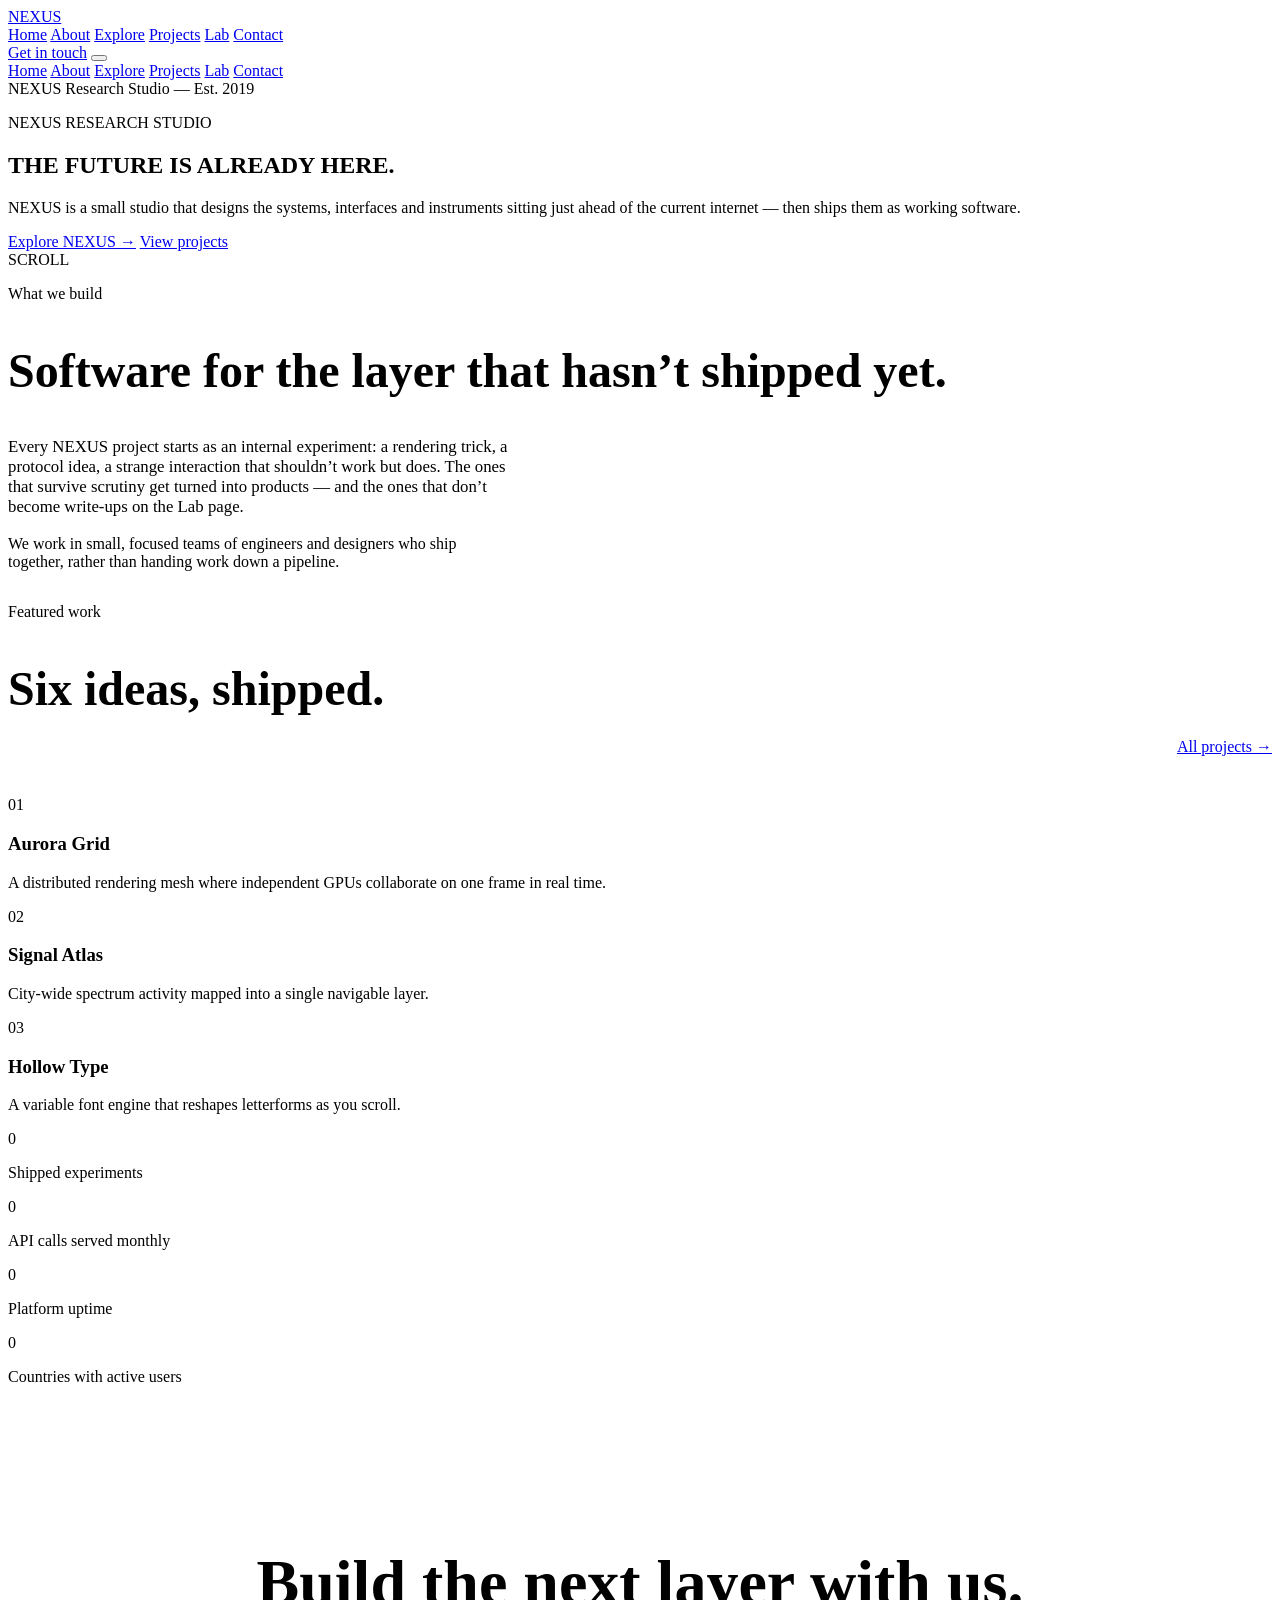
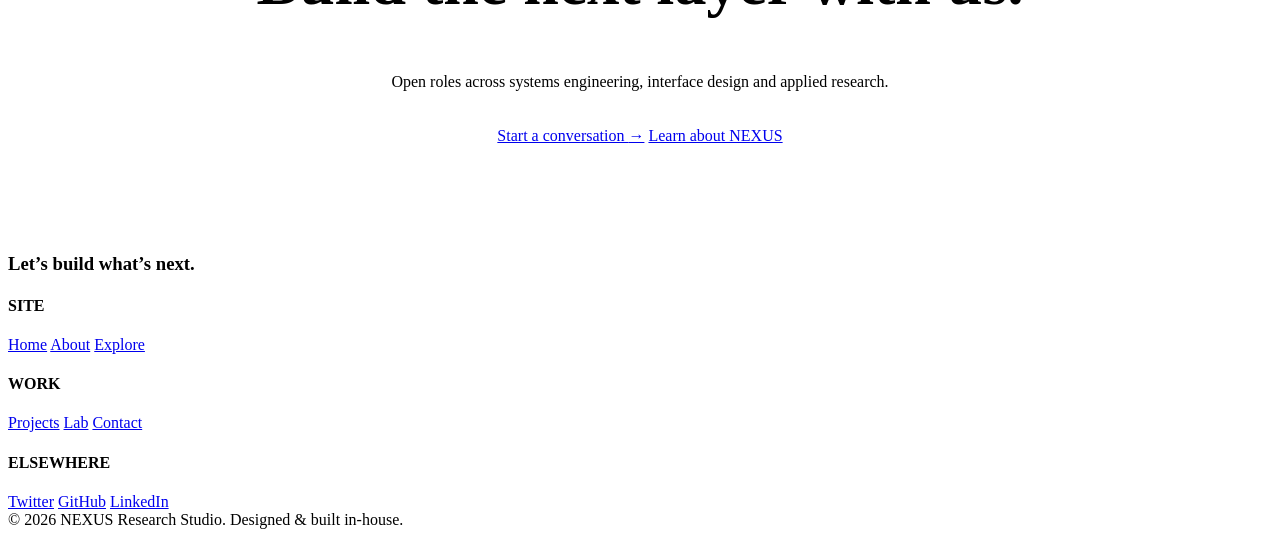
==== index.html @ e6fdc5f3 "Add files via upload" ====
<!DOCTYPE html>
<html lang="en">
<head>
<meta charset="UTF-8">
<meta name="viewport" content="width=device-width, initial-scale=1.0">
<title>NEXUS — The future is already here.</title>
<meta name="description" content="NEXUS is a research studio building interfaces, systems and instruments for what comes after the current internet.">
<link rel="stylesheet" href="css/style.css">
</head>
<body>

<div class="field" aria-hidden="true">
  <div class="field__grid"></div>
  <div class="field__glow field__glow--a"></div>
  <div class="field__glow field__glow--b"></div>
  <div class="field__particles"></div>
  <div class="field__cursor"></div>
</div>

<header class="nav">
  <a href="index.html" class="nav__brand"><span class="nav__brand-mark" aria-hidden="true"></span>NEXUS</a>
  <nav class="nav__links" aria-label="Primary">
    <a href="index.html">Home</a>
    <a href="about.html">About</a>
    <a href="explore.html">Explore</a>
    <a href="projects.html">Projects</a>
    <a href="lab.html">Lab</a>
    <a href="contact.html">Contact</a>
  </nav>
  <div class="nav__cta">
    <a href="contact.html" class="btn btn--ghost btn--small">Get in touch</a>
    <button class="nav__toggle" aria-label="Open menu" aria-expanded="false" aria-controls="mobile-menu">
      <span></span><span></span><span></span>
    </button>
  </div>
</header>

<div class="nav__mobile" id="mobile-menu">
  <a href="index.html">Home</a>
  <a href="about.html">About</a>
  <a href="explore.html">Explore</a>
  <a href="projects.html">Projects</a>
  <a href="lab.html">Lab</a>
  <a href="contact.html">Contact</a>
  <div class="nav__mobile-foot">NEXUS Research Studio &mdash; Est. 2019</div>
</div>

<main>

  <section class="hero">
    <div class="wrap">
      <p class="hero__kicker"><span class="dot" aria-hidden="true"></span>NEXUS RESEARCH STUDIO</p>
      <h1 class="hero__title">
        <span class="line"><span>THE FUTURE IS</span></span>
        <span class="line"><span>ALREADY HERE.</span></span>
      </h1>
      <p class="hero__desc">
        NEXUS is a small studio that designs the systems, interfaces and instruments
        sitting just ahead of the current internet &mdash; then ships them as working software.
      </p>
      <div class="hero__actions">
        <a href="explore.html" class="btn btn--primary">Explore NEXUS <span class="btn__arrow">&rarr;</span></a>
        <a href="projects.html" class="btn btn--ghost">View projects</a>
      </div>
    </div>

    <div class="hero__figures" aria-hidden="true">
      <div class="hero__ring hero__ring--1"></div>
      <div class="hero__ring hero__ring--2"></div>
      <div class="hero__ring hero__ring--3"></div>
    </div>

    <div class="hero__scroll">
      <span>SCROLL</span>
      <span class="hero__scroll-line"></span>
    </div>
  </section>

  <section class="section" aria-label="Introduction">
    <div class="wrap">
      <div class="mission" style="grid-template-columns: 0.9fr 1.1fr;">
        <div class="reveal">
          <p class="eyebrow">What we build</p>
          <h2 class="pagehead__title" style="font-size: clamp(1.9rem, 4vw, 3rem);">Software for the layer that hasn&rsquo;t shipped yet.</h2>
        </div>
        <div class="reveal">
          <p class="hero__desc" style="max-width: 60ch; font-size: 1.05rem;">
            Every NEXUS project starts as an internal experiment: a rendering trick, a protocol idea,
            a strange interaction that shouldn&rsquo;t work but does. The ones that survive scrutiny
            get turned into products &mdash; and the ones that don&rsquo;t become write-ups on the Lab page.
          </p>
          <p class="hero__desc" style="max-width: 60ch; margin-top: 18px;">
            We work in small, focused teams of engineers and designers who ship together,
            rather than handing work down a pipeline.
          </p>
        </div>
      </div>
    </div>
  </section>

  <section class="section" style="padding-top: 0;" aria-label="Featured projects">
    <div class="wrap">
      <div class="reveal" style="display:flex; justify-content: space-between; align-items:flex-end; gap: 24px; flex-wrap: wrap; margin-bottom: 40px;">
        <div>
          <p class="eyebrow">Featured work</p>
          <h2 class="pagehead__title" style="font-size: clamp(1.9rem, 4vw, 3rem);">Six ideas, shipped.</h2>
        </div>
        <a href="projects.html" class="btn btn--ghost btn--small">All projects <span class="btn__arrow">&rarr;</span></a>
      </div>

      <div class="explore-grid reveal reveal-stagger" style="grid-template-columns: repeat(3, 1fr);">
        <div class="card glass" style="--i:0;"><span class="card__index">01</span><h3 class="card__title">Aurora Grid</h3><p class="card__text">A distributed rendering mesh where independent GPUs collaborate on one frame in real time.</p></div>
        <div class="card glass" style="--i:1;"><span class="card__index">02</span><h3 class="card__title">Signal Atlas</h3><p class="card__text">City-wide spectrum activity mapped into a single navigable layer.</p></div>
        <div class="card glass" style="--i:2;"><span class="card__index">03</span><h3 class="card__title">Hollow Type</h3><p class="card__text">A variable font engine that reshapes letterforms as you scroll.</p></div>
      </div>
    </div>
  </section>

  <section class="section" aria-label="Statistics">
    <div class="wrap reveal">
      <div class="stats">
        <div class="stat"><div class="stat__num" data-count-to="46">0</div><p class="stat__label">Shipped experiments</p></div>
        <div class="stat"><div class="stat__num" data-count-to="12" data-suffix="M">0</div><p class="stat__label">API calls served monthly</p></div>
        <div class="stat"><div class="stat__num" data-count-to="99.98" data-suffix="%">0</div><p class="stat__label">Platform uptime</p></div>
        <div class="stat"><div class="stat__num" data-count-to="14">0</div><p class="stat__label">Countries with active users</p></div>
      </div>
    </div>
  </section>

  <section class="section" aria-label="Call to action">
    <div class="wrap">
      <div class="glass reveal" style="padding: clamp(40px, 8vw, 90px) clamp(24px, 6vw, 70px); text-align: center;">
        <h2 class="pagehead__title" style="max-width: none; font-size: clamp(2rem, 6vw, 4rem);">Build the next layer with us.</h2>
        <p class="hero__desc" style="margin: 24px auto 0; text-align: center;">Open roles across systems engineering, interface design and applied research.</p>
        <div class="hero__actions" style="justify-content: center; margin-top: 36px;">
          <a href="contact.html" class="btn btn--primary">Start a conversation <span class="btn__arrow">&rarr;</span></a>
          <a href="about.html" class="btn btn--ghost">Learn about NEXUS</a>
        </div>
      </div>
    </div>
  </section>

</main>

<footer class="footer">
  <div class="wrap">
    <div class="footer__top">
      <h3 class="footer__title">Let&rsquo;s build what&rsquo;s next.</h3>
      <div class="footer__links">
        <div class="footer__col">
          <h4>SITE</h4>
          <a href="index.html">Home</a>
          <a href="about.html">About</a>
          <a href="explore.html">Explore</a>
        </div>
        <div class="footer__col">
          <h4>WORK</h4>
          <a href="projects.html">Projects</a>
          <a href="lab.html">Lab</a>
          <a href="contact.html">Contact</a>
        </div>
        <div class="footer__col">
          <h4>ELSEWHERE</h4>
          <a href="https://twitter.com" target="_blank" rel="noopener">Twitter</a>
          <a href="https://github.com" target="_blank" rel="noopener">GitHub</a>
          <a href="https://linkedin.com" target="_blank" rel="noopener">LinkedIn</a>
        </div>
      </div>
    </div>
    <div class="footer__bottom">
      <span>&copy; 2026 NEXUS Research Studio.</span>
      <span>Designed &amp; built in-house.</span>
    </div>
  </div>
</footer>

<script src="js/main.js"></script>
</body>
</html>
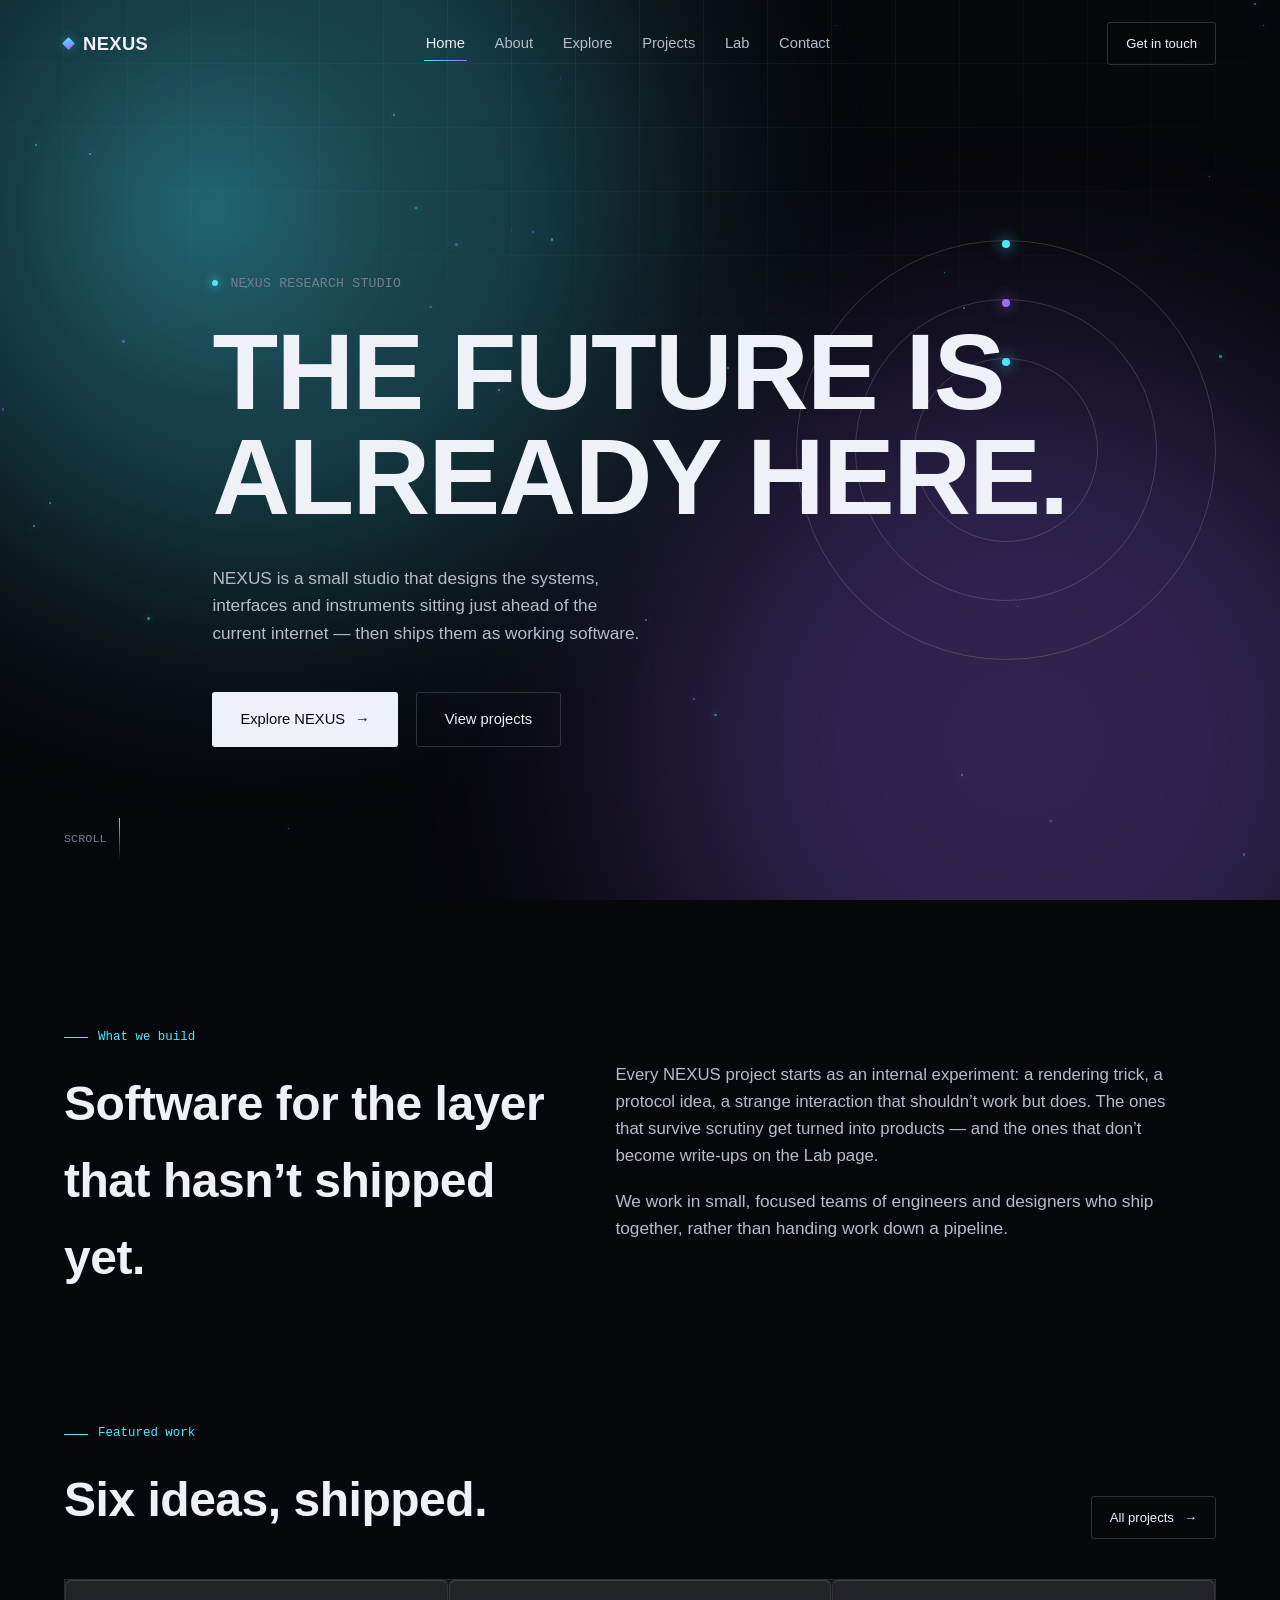
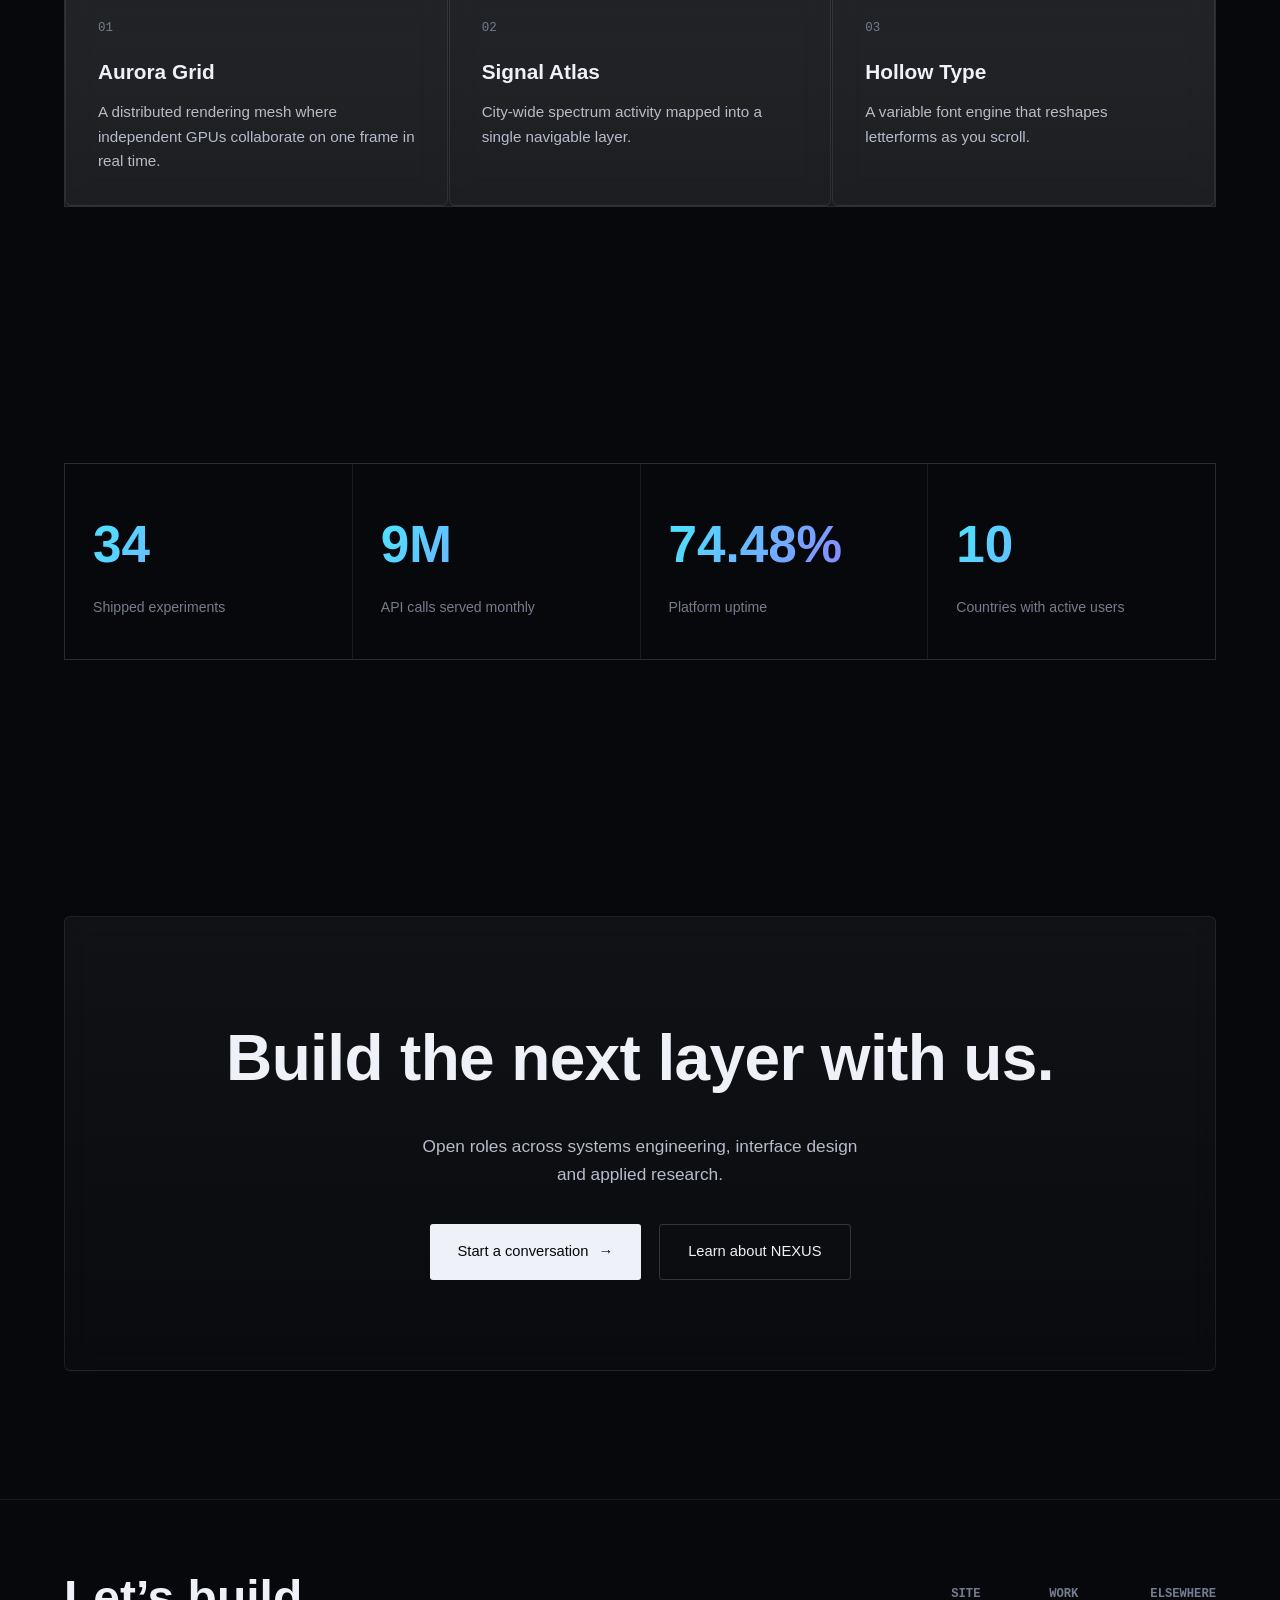
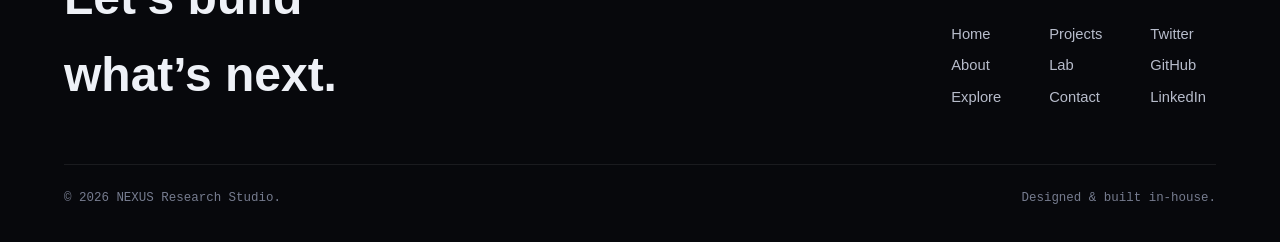
==== commit c9d2c5dc: "Add files via upload" ====
--- a/index.html
+++ b/index.html
@@ -5,7 +5,7 @@
 <meta name="viewport" content="width=device-width, initial-scale=1.0">
 <title>NEXUS — The future is already here.</title>
 <meta name="description" content="NEXUS is a research studio building interfaces, systems and instruments for what comes after the current internet.">
-<link rel="stylesheet" href="css/style.css">
+<link rel="stylesheet" href="style.css">
 </head>
 <body>
 
@@ -174,6 +174,6 @@
   </div>
 </footer>
 
-<script src="js/main.js"></script>
+<script src="main.js"></script>
 </body>
 </html>
--- a/style.css
+++ b/style.css
@@ -0,0 +1,992 @@
+/* ==========================================================================
+   NEXUS — Design System
+   Deep-space charcoal base, cyan/violet signal accents, glass instrumentation.
+   ========================================================================== */
+
+@import url('https://fonts.googleapis.com/css2?family=Sora:wght@300;400;500;600;700;800&family=Inter:wght@400;500;600&family=IBM+Plex+Mono:wght@400;500&display=swap');
+
+:root{
+  /* ---- Color ---- */
+  --void:        #07080c;
+  --charcoal:    #0d0f16;
+  --panel:       #12141d;
+  --panel-2:     #171a24;
+  --hair:        rgba(255,255,255,0.08);
+  --hair-strong: rgba(255,255,255,0.16);
+
+  --ink-1: #eef1f7;
+  --ink-2: #b7bccb;
+  --ink-3: #767c8f;
+
+  --cyan:      #49e8ff;
+  --cyan-dim:  #1c8ba8;
+  --violet:    #9c6bff;
+  --violet-dim:#5c3fa8;
+
+  --cyan-glow:   rgba(73, 232, 255, 0.35);
+  --violet-glow: rgba(156, 107, 255, 0.35);
+
+  --grad-signal: linear-gradient(120deg, var(--cyan), var(--violet));
+
+  /* ---- Type ---- */
+  --f-display: 'Sora', sans-serif;
+  --f-body: 'Inter', sans-serif;
+  --f-mono: 'IBM Plex Mono', monospace;
+
+  /* ---- Layout ---- */
+  --edge: clamp(20px, 5vw, 72px);
+  --max: 1400px;
+  --radius-s: 3px;
+  --radius-m: 6px;
+
+  /* ---- Motion ---- */
+  --ease: cubic-bezier(.16,.84,.44,1);
+  --fast: 180ms;
+  --med: 420ms;
+  --slow: 900ms;
+}
+
+@media (prefers-reduced-motion: reduce){
+  *, *::before, *::after{
+    animation-duration: 0.001ms !important;
+    animation-iteration-count: 1 !important;
+    transition-duration: 0.001ms !important;
+    scroll-behavior: auto !important;
+  }
+}
+
+/* ---- Reset ---- */
+*, *::before, *::after{ box-sizing: border-box; }
+html{ scroll-behavior: smooth; }
+html, body{ height: 100%; }
+body{
+  margin: 0;
+  background: var(--void);
+  color: var(--ink-1);
+  font-family: var(--f-body);
+  font-size: 16px;
+  line-height: 1.6;
+  -webkit-font-smoothing: antialiased;
+  overflow-x: hidden;
+}
+img{ max-width: 100%; display: block; }
+a{ color: inherit; text-decoration: none; }
+ul{ list-style: none; margin: 0; padding: 0; }
+button{ font: inherit; color: inherit; background: none; border: none; cursor: pointer; }
+input, textarea{ font: inherit; color: inherit; }
+h1,h2,h3,h4,p{ margin: 0; }
+
+::selection{ background: var(--cyan); color: var(--void); }
+
+:focus-visible{
+  outline: 2px solid var(--cyan);
+  outline-offset: 3px;
+  border-radius: 2px;
+}
+
+/* ---- Scrollbar ---- */
+::-webkit-scrollbar{ width: 10px; }
+::-webkit-scrollbar-track{ background: var(--void); }
+::-webkit-scrollbar-thumb{ background: var(--panel-2); border: 2px solid var(--void); border-radius: 10px; }
+
+/* ==========================================================================
+   Ambient backdrop — layered field that sits behind every page
+   ========================================================================== */
+.field{
+  position: fixed;
+  inset: 0;
+  z-index: 0;
+  pointer-events: none;
+  overflow: hidden;
+}
+.field__grid{
+  position: absolute;
+  inset: -1px;
+  background-image:
+    linear-gradient(var(--hair) 1px, transparent 1px),
+    linear-gradient(90deg, var(--hair) 1px, transparent 1px);
+  background-size: 64px 64px;
+  mask-image: radial-gradient(ellipse 90% 60% at 50% 0%, #000 20%, transparent 75%);
+  opacity: 0.5;
+}
+.field__glow{
+  position: absolute;
+  width: 60vw; height: 60vw;
+  max-width: 900px; max-height: 900px;
+  border-radius: 50%;
+  filter: blur(120px);
+  opacity: 0.28;
+}
+.field__glow--a{ top: -20%; left: -10%; background: var(--cyan); }
+.field__glow--b{ bottom: -25%; right: -10%; background: var(--violet); }
+.field__cursor{
+  position: absolute;
+  width: 420px; height: 420px;
+  border-radius: 50%;
+  background: radial-gradient(circle, var(--cyan-glow), transparent 65%);
+  transform: translate(-50%,-50%);
+  opacity: 0;
+  transition: opacity var(--med) var(--ease);
+  will-change: transform;
+}
+.has-fine-pointer .field__cursor{ opacity: 0.55; }
+
+.field__particles{ position:absolute; inset:0; }
+.particle{
+  position:absolute;
+  width: 2px; height: 2px;
+  background: var(--cyan);
+  border-radius: 50%;
+  opacity: 0.5;
+  box-shadow: 0 0 6px 1px var(--cyan-glow);
+  animation: drift linear infinite;
+}
+.particle:nth-child(3n){ background: var(--violet); box-shadow: 0 0 6px 1px var(--violet-glow); }
+@keyframes drift{
+  from{ transform: translateY(0) translateX(0); }
+  to{ transform: translateY(-120vh) translateX(40px); }
+}
+
+/* ==========================================================================
+   Navigation
+   ========================================================================== */
+.nav{
+  position: fixed;
+  top: 0; left: 0; right: 0;
+  z-index: 100;
+  padding: 22px var(--edge);
+  display: flex;
+  align-items: center;
+  justify-content: space-between;
+  transition: padding var(--med) var(--ease), background var(--med) var(--ease), border-color var(--med) var(--ease);
+  border-bottom: 1px solid transparent;
+}
+.nav.is-scrolled{
+  padding-top: 14px;
+  padding-bottom: 14px;
+  background: rgba(7,8,12,0.72);
+  backdrop-filter: blur(16px) saturate(140%);
+  -webkit-backdrop-filter: blur(16px) saturate(140%);
+  border-bottom: 1px solid var(--hair);
+}
+.nav__brand{
+  font-family: var(--f-display);
+  font-weight: 700;
+  font-size: 1.15rem;
+  letter-spacing: 0.02em;
+  display: flex;
+  align-items: center;
+  gap: 10px;
+}
+.nav__brand-mark{
+  width: 9px; height: 9px;
+  background: var(--grad-signal);
+  border-radius: 1px;
+  transform: rotate(45deg);
+  box-shadow: 0 0 12px var(--cyan-glow);
+}
+.nav__links{
+  display: flex;
+  gap: clamp(18px, 2vw, 34px);
+  font-size: 0.92rem;
+  color: var(--ink-2);
+}
+.nav__links a{
+  position: relative;
+  padding: 6px 2px;
+  transition: color var(--fast) var(--ease);
+}
+.nav__links a::after{
+  content: '';
+  position: absolute;
+  left: 0; right: 100%;
+  bottom: 0;
+  height: 1px;
+  background: var(--grad-signal);
+  transition: right var(--med) var(--ease);
+}
+.nav__links a:hover{ color: var(--ink-1); }
+.nav__links a:hover::after{ right: 0; }
+.nav__links a.is-active{ color: var(--ink-1); }
+.nav__links a.is-active::after{ right: 0; }
+
+.nav__cta{
+  display: flex;
+  align-items: center;
+  gap: 22px;
+}
+
+.nav__toggle{
+  display: none;
+  width: 34px; height: 26px;
+  position: relative;
+  z-index: 200;
+}
+.nav__toggle span{
+  position: absolute;
+  left: 0; right: 0;
+  height: 1px;
+  background: var(--ink-1);
+  transition: transform var(--med) var(--ease), opacity var(--med) var(--ease), top var(--med) var(--ease);
+}
+.nav__toggle span:nth-child(1){ top: 2px; }
+.nav__toggle span:nth-child(2){ top: 12px; }
+.nav__toggle span:nth-child(3){ top: 22px; }
+.nav__toggle.is-open span:nth-child(1){ top: 12px; transform: rotate(45deg); }
+.nav__toggle.is-open span:nth-child(2){ opacity: 0; }
+.nav__toggle.is-open span:nth-child(3){ top: 12px; transform: rotate(-45deg); }
+
+.nav__mobile{
+  position: fixed;
+  inset: 0;
+  z-index: 150;
+  background: rgba(7,8,12,0.98);
+  backdrop-filter: blur(20px);
+  display: flex;
+  flex-direction: column;
+  justify-content: center;
+  padding: var(--edge);
+  gap: 4px;
+  transform: translateY(-100%);
+  transition: transform var(--slow) var(--ease);
+  visibility: hidden;
+}
+.nav__mobile.is-open{ transform: translateY(0); visibility: visible; }
+.nav__mobile a{
+  font-family: var(--f-display);
+  font-size: clamp(2rem, 9vw, 3.2rem);
+  font-weight: 600;
+  padding: 10px 0;
+  color: var(--ink-2);
+  border-bottom: 1px solid var(--hair);
+}
+.nav__mobile a.is-active{ color: var(--ink-1); }
+.nav__mobile-foot{
+  margin-top: 30px;
+  color: var(--ink-3);
+  font-family: var(--f-mono);
+  font-size: 0.82rem;
+}
+
+/* ==========================================================================
+   Buttons
+   ========================================================================== */
+.btn{
+  display: inline-flex;
+  align-items: center;
+  gap: 10px;
+  padding: 15px 28px;
+  font-size: 0.92rem;
+  font-weight: 500;
+  border-radius: var(--radius-s);
+  transition: transform var(--fast) var(--ease), box-shadow var(--med) var(--ease), border-color var(--fast) var(--ease), background var(--fast) var(--ease);
+  white-space: nowrap;
+}
+.btn--primary{
+  background: var(--ink-1);
+  color: var(--void);
+}
+.btn--primary:hover{
+  transform: translateY(-2px);
+  box-shadow: 0 8px 30px -6px var(--cyan-glow);
+}
+.btn--ghost{
+  border: 1px solid var(--hair-strong);
+  color: var(--ink-1);
+}
+.btn--ghost:hover{
+  border-color: var(--cyan);
+  box-shadow: 0 0 0 1px var(--cyan) inset, 0 0 24px -6px var(--cyan-glow);
+}
+.btn--small{ padding: 10px 18px; font-size: 0.82rem; }
+.btn__arrow{ transition: transform var(--fast) var(--ease); }
+.btn:hover .btn__arrow{ transform: translateX(4px); }
+
+/* magnetic wrapper used on lab page */
+.magnetic{ display: inline-block; will-change: transform; }
+
+/* ==========================================================================
+   Layout helpers
+   ========================================================================== */
+.wrap{ max-width: var(--max); margin: 0 auto; padding-left: var(--edge); padding-right: var(--edge); position: relative; z-index: 1; }
+.section{ padding: clamp(70px, 10vw, 140px) 0; position: relative; }
+.eyebrow{
+  font-family: var(--f-mono);
+  font-size: 0.78rem;
+  color: var(--cyan);
+  display: flex;
+  align-items: center;
+  gap: 10px;
+  margin-bottom: 18px;
+}
+.eyebrow::before{
+  content:'';
+  width: 24px; height: 1px;
+  background: var(--cyan);
+}
+.divider{ height: 1px; background: var(--hair); border: none; margin: 0; }
+
+.reveal{
+  opacity: 0;
+  transform: translateY(28px);
+  transition: opacity 900ms var(--ease), transform 900ms var(--ease);
+}
+.reveal.is-visible{ opacity: 1; transform: translateY(0); }
+.reveal-stagger.is-visible > *{ transition-delay: calc(var(--i, 0) * 90ms); }
+
+/* ==========================================================================
+   Hero
+   ========================================================================== */
+.hero{
+  min-height: 100svh;
+  display: flex;
+  flex-direction: column;
+  justify-content: center;
+  padding-top: 120px;
+  position: relative;
+}
+.hero__kicker{
+  font-family: var(--f-mono);
+  font-size: 0.82rem;
+  color: var(--ink-3);
+  letter-spacing: 0.02em;
+  margin-bottom: 26px;
+  display: flex;
+  align-items: center;
+  gap: 12px;
+}
+.hero__kicker .dot{
+  width: 6px; height: 6px; border-radius: 50%;
+  background: var(--cyan);
+  box-shadow: 0 0 10px 2px var(--cyan-glow);
+  animation: pulse 2.2s ease-in-out infinite;
+}
+@keyframes pulse{ 0%,100%{ opacity: 1; } 50%{ opacity: 0.35; } }
+
+.hero__title{
+  font-family: var(--f-display);
+  font-weight: 700;
+  font-size: clamp(2.6rem, 8.4vw, 7.4rem);
+  line-height: 0.98;
+  letter-spacing: -0.015em;
+  max-width: 15ch;
+}
+.hero__title .line{ display: block; overflow: hidden; }
+.hero__title .line span{
+  display: block;
+  transform: translateY(110%);
+  animation: rise 1s var(--ease) forwards;
+}
+.hero__title .line:nth-child(2) span{ animation-delay: 0.08s; }
+@keyframes rise{ to{ transform: translateY(0); } }
+
+.hero__desc{
+  margin-top: 34px;
+  max-width: 46ch;
+  font-size: 1.08rem;
+  color: var(--ink-2);
+}
+.hero__actions{
+  margin-top: 44px;
+  display: flex;
+  gap: 18px;
+  flex-wrap: wrap;
+}
+.hero__scroll{
+  position: absolute;
+  bottom: 40px;
+  left: var(--edge);
+  display: flex;
+  align-items: center;
+  gap: 12px;
+  font-family: var(--f-mono);
+  font-size: 0.74rem;
+  color: var(--ink-3);
+}
+.hero__scroll-line{
+  width: 1px; height: 42px;
+  background: linear-gradient(var(--cyan), transparent);
+  position: relative;
+  overflow: hidden;
+}
+.hero__scroll-line::after{
+  content:'';
+  position: absolute;
+  top: -100%; left: 0; right: 0; height: 100%;
+  background: var(--cyan);
+  animation: scrollrun 1.8s var(--ease) infinite;
+}
+@keyframes scrollrun{ to{ top: 100%; } }
+
+.hero__figures{
+  position: absolute;
+  right: var(--edge);
+  top: 50%;
+  transform: translateY(-50%);
+  width: min(34vw, 420px);
+  aspect-ratio: 1;
+  pointer-events: none;
+}
+.hero__ring{
+  position: absolute;
+  inset: 0;
+  border: 1px solid var(--hair-strong);
+  border-radius: 50%;
+}
+.hero__ring::before{
+  content:'';
+  position: absolute;
+  top: -1px; left: 50%;
+  width: 8px; height: 8px;
+  background: var(--cyan);
+  border-radius: 50%;
+  box-shadow: 0 0 14px 3px var(--cyan-glow);
+  transform: translateX(-50%);
+}
+.hero__ring--2{ inset: 14%; animation: spin 22s linear infinite; }
+.hero__ring--3{ inset: 28%; animation: spin 30s linear infinite reverse; }
+.hero__ring--2::before{ background: var(--violet); box-shadow: 0 0 14px 3px var(--violet-glow); }
+@keyframes spin{ to{ transform: rotate(360deg); } }
+
+@media (max-width: 900px){
+  .hero__figures{ display: none; }
+}
+
+/* ==========================================================================
+   Cards & glass panels
+   ========================================================================== */
+.glass{
+  background: linear-gradient(180deg, rgba(255,255,255,0.045), rgba(255,255,255,0.015));
+  border: 1px solid var(--hair);
+  backdrop-filter: blur(14px);
+  -webkit-backdrop-filter: blur(14px);
+  border-radius: var(--radius-m);
+}
+
+.card{
+  padding: 32px;
+  position: relative;
+  border-top: 1px solid var(--hair-strong);
+  transition: border-color var(--med) var(--ease), transform var(--med) var(--ease);
+}
+.card:hover{ border-top-color: var(--cyan); transform: translateY(-4px); }
+.card__index{ font-family: var(--f-mono); font-size: 0.78rem; color: var(--ink-3); }
+.card__title{ font-family: var(--f-display); font-size: 1.3rem; font-weight: 600; margin-top: 16px; }
+.card__text{ margin-top: 12px; color: var(--ink-2); font-size: 0.95rem; }
+
+/* ==========================================================================
+   Stats
+   ========================================================================== */
+.stats{
+  display: grid;
+  grid-template-columns: repeat(4, 1fr);
+  gap: 1px;
+  background: var(--hair);
+  border: 1px solid var(--hair);
+}
+.stat{
+  background: var(--void);
+  padding: 40px 28px;
+}
+.stat__num{
+  font-family: var(--f-display);
+  font-size: clamp(2.2rem, 4vw, 3.4rem);
+  font-weight: 700;
+  background: var(--grad-signal);
+  -webkit-background-clip: text;
+  background-clip: text;
+  color: transparent;
+}
+.stat__label{ margin-top: 10px; color: var(--ink-3); font-size: 0.88rem; }
+
+@media (max-width: 760px){
+  .stats{ grid-template-columns: repeat(2, 1fr); }
+}
+
+/* ==========================================================================
+   Footer
+   ========================================================================== */
+.footer{
+  border-top: 1px solid var(--hair);
+  padding: 60px 0 34px;
+}
+.footer__top{
+  display: flex;
+  justify-content: space-between;
+  align-items: flex-end;
+  gap: 40px;
+  flex-wrap: wrap;
+}
+.footer__title{
+  font-family: var(--f-display);
+  font-size: clamp(1.8rem, 4vw, 3rem);
+  font-weight: 600;
+  max-width: 14ch;
+}
+.footer__links{
+  display: flex;
+  gap: 48px;
+  flex-wrap: wrap;
+}
+.footer__col h4{
+  font-family: var(--f-mono);
+  font-size: 0.76rem;
+  color: var(--ink-3);
+  margin-bottom: 14px;
+}
+.footer__col a{
+  display: block;
+  padding: 4px 0;
+  color: var(--ink-2);
+  font-size: 0.92rem;
+  transition: color var(--fast) var(--ease);
+}
+.footer__col a:hover{ color: var(--cyan); }
+.footer__bottom{
+  margin-top: 50px;
+  padding-top: 24px;
+  border-top: 1px solid var(--hair);
+  display: flex;
+  justify-content: space-between;
+  color: var(--ink-3);
+  font-family: var(--f-mono);
+  font-size: 0.78rem;
+  flex-wrap: wrap;
+  gap: 10px;
+}
+
+/* ==========================================================================
+   Page header (used on inner pages)
+   ========================================================================== */
+.pagehead{
+  padding: 170px 0 60px;
+}
+.pagehead__title{
+  font-family: var(--f-display);
+  font-weight: 700;
+  font-size: clamp(2.4rem, 6.6vw, 5rem);
+  letter-spacing: -0.01em;
+  max-width: 18ch;
+}
+.pagehead__desc{
+  margin-top: 22px;
+  max-width: 56ch;
+  color: var(--ink-2);
+  font-size: 1.05rem;
+}
+
+/* ==========================================================================
+   About page
+   ========================================================================== */
+.timeline{ position: relative; padding-left: 34px; }
+.timeline::before{
+  content:'';
+  position: absolute;
+  left: 5px; top: 6px; bottom: 6px;
+  width: 1px;
+  background: linear-gradient(var(--cyan), var(--violet));
+}
+.timeline__item{ position: relative; padding-bottom: 52px; }
+.timeline__item:last-child{ padding-bottom: 0; }
+.timeline__item::before{
+  content:'';
+  position: absolute;
+  left: -34px; top: 4px;
+  width: 11px; height: 11px;
+  border-radius: 50%;
+  background: var(--void);
+  border: 1px solid var(--cyan);
+  box-shadow: 0 0 12px 2px var(--cyan-glow);
+}
+.timeline__year{ font-family: var(--f-mono); font-size: 0.82rem; color: var(--cyan); }
+.timeline__title{ font-family: var(--f-display); font-size: 1.4rem; font-weight: 600; margin-top: 8px; }
+.timeline__text{ margin-top: 10px; color: var(--ink-2); max-width: 56ch; }
+
+.values{ display: grid; grid-template-columns: repeat(3, 1fr); gap: 1px; background: var(--hair); border: 1px solid var(--hair); }
+.value{ background: var(--void); padding: 36px; }
+.value__num{ font-family: var(--f-mono); color: var(--ink-3); font-size: 0.82rem; }
+.value__title{ font-family: var(--f-display); font-size: 1.2rem; margin-top: 16px; font-weight: 600; }
+.value__text{ margin-top: 12px; color: var(--ink-2); font-size: 0.92rem; }
+
+@media (max-width: 820px){
+  .values{ grid-template-columns: 1fr; }
+}
+
+.mission{
+  display: grid;
+  grid-template-columns: 1fr 1fr;
+  gap: 60px;
+  align-items: start;
+}
+.mission__visual{
+  aspect-ratio: 4/5;
+  position: relative;
+  overflow: hidden;
+  border: 1px solid var(--hair);
+}
+.mission__visual .field__grid{ mask-image: none; opacity: 0.7; }
+
+@media (max-width: 860px){
+  .mission{ grid-template-columns: 1fr; }
+  .mission__visual{ order: -1; aspect-ratio: 16/9; }
+}
+
+/* ==========================================================================
+   Explore page
+   ========================================================================== */
+.explore__controls{
+  display: flex;
+  justify-content: space-between;
+  align-items: center;
+  gap: 24px;
+  flex-wrap: wrap;
+  margin-bottom: 44px;
+}
+.filters{ display: flex; gap: 10px; flex-wrap: wrap; }
+.filter{
+  padding: 9px 18px;
+  border: 1px solid var(--hair-strong);
+  border-radius: 100px;
+  font-size: 0.84rem;
+  color: var(--ink-2);
+  transition: all var(--fast) var(--ease);
+}
+.filter:hover{ color: var(--ink-1); border-color: var(--ink-3); }
+.filter.is-active{ background: var(--ink-1); color: var(--void); border-color: var(--ink-1); }
+
+.searchbox{
+  position: relative;
+  min-width: 240px;
+}
+.searchbox input{
+  width: 100%;
+  background: transparent;
+  border: none;
+  border-bottom: 1px solid var(--hair-strong);
+  padding: 8px 24px 8px 0;
+  color: var(--ink-1);
+  font-size: 0.92rem;
+}
+.searchbox input:focus{ border-color: var(--cyan); }
+.searchbox input::placeholder{ color: var(--ink-3); }
+.searchbox svg{ position: absolute; right: 0; top: 8px; width: 16px; height: 16px; color: var(--ink-3); }
+
+.explore-grid{
+  display: grid;
+  grid-template-columns: repeat(3, 1fr);
+  gap: 1px;
+  background: var(--hair);
+  border: 1px solid var(--hair);
+}
+.explore-card{
+  background: var(--void);
+  padding: 34px;
+  cursor: pointer;
+  position: relative;
+  transition: background var(--med) var(--ease);
+  overflow: hidden;
+}
+.explore-card:hover{ background: var(--charcoal); }
+.explore-card__cat{ font-family: var(--f-mono); font-size: 0.74rem; color: var(--cyan); }
+.explore-card__title{ font-family: var(--f-display); font-size: 1.35rem; font-weight: 600; margin-top: 14px; }
+.explore-card__brief{ margin-top: 12px; color: var(--ink-2); font-size: 0.9rem; }
+.explore-card__more{
+  max-height: 0;
+  overflow: hidden;
+  transition: max-height var(--med) var(--ease), margin var(--med) var(--ease);
+  color: var(--ink-2);
+  font-size: 0.88rem;
+}
+.explore-card.is-open .explore-card__more{ max-height: 200px; margin-top: 16px; }
+.explore-card__toggle{
+  margin-top: 18px;
+  font-family: var(--f-mono);
+  font-size: 0.76rem;
+  color: var(--ink-3);
+  display: flex;
+  align-items: center;
+  gap: 8px;
+}
+.explore-card__toggle svg{ transition: transform var(--med) var(--ease); width: 12px; height: 12px; }
+.explore-card.is-open .explore-card__toggle svg{ transform: rotate(45deg); }
+.explore-card.is-hidden{ display: none; }
+
+@media (max-width: 980px){ .explore-grid{ grid-template-columns: repeat(2, 1fr); } }
+@media (max-width: 640px){ .explore-grid{ grid-template-columns: 1fr; } }
+
+/* ==========================================================================
+   Projects page
+   ========================================================================== */
+.projects-list{ display: flex; flex-direction: column; }
+.project-row{
+  display: grid;
+  grid-template-columns: 90px 1.1fr 1.4fr auto;
+  align-items: center;
+  gap: 30px;
+  padding: 30px 0;
+  border-top: 1px solid var(--hair);
+  cursor: pointer;
+  transition: padding var(--med) var(--ease);
+}
+.projects-list .project-row:last-child{ border-bottom: 1px solid var(--hair); }
+.project-row:hover{ padding-left: 14px; }
+.project-row__index{ font-family: var(--f-mono); color: var(--ink-3); font-size: 0.85rem; }
+.project-row__title{ font-family: var(--f-display); font-size: clamp(1.3rem, 2.4vw, 1.9rem); font-weight: 600; }
+.project-row__tags{ display: flex; gap: 8px; flex-wrap: wrap; }
+.tag{
+  font-family: var(--f-mono);
+  font-size: 0.72rem;
+  color: var(--ink-3);
+  border: 1px solid var(--hair-strong);
+  padding: 4px 10px;
+  border-radius: 100px;
+}
+.project-row__cta{
+  display: flex; align-items: center; gap: 8px;
+  font-size: 0.85rem; color: var(--ink-2);
+  transition: color var(--fast) var(--ease);
+}
+.project-row:hover .project-row__cta{ color: var(--cyan); }
+
+@media (max-width: 760px){
+  .project-row{ grid-template-columns: 1fr; gap: 10px; }
+  .project-row__cta{ justify-self: flex-start; }
+}
+
+/* Modal */
+.modal-overlay{
+  position: fixed; inset: 0; z-index: 300;
+  background: rgba(5,6,9,0.82);
+  backdrop-filter: blur(6px);
+  display: flex;
+  align-items: center;
+  justify-content: center;
+  padding: 24px;
+  opacity: 0;
+  pointer-events: none;
+  transition: opacity var(--med) var(--ease);
+}
+.modal-overlay.is-open{ opacity: 1; pointer-events: auto; }
+.modal{
+  width: min(880px, 100%);
+  max-height: 86vh;
+  overflow-y: auto;
+  background: var(--charcoal);
+  border: 1px solid var(--hair-strong);
+  padding: clamp(28px, 5vw, 60px);
+  position: relative;
+  transform: translateY(24px) scale(0.98);
+  transition: transform var(--med) var(--ease);
+}
+.modal-overlay.is-open .modal{ transform: translateY(0) scale(1); }
+.modal__close{
+  position: absolute;
+  top: 24px; right: 24px;
+  width: 38px; height: 38px;
+  border: 1px solid var(--hair-strong);
+  display: flex; align-items: center; justify-content: center;
+  transition: border-color var(--fast) var(--ease), transform var(--fast) var(--ease);
+}
+.modal__close:hover{ border-color: var(--cyan); transform: rotate(90deg); }
+.modal__eyebrow{ font-family: var(--f-mono); color: var(--cyan); font-size: 0.8rem; }
+.modal__title{ font-family: var(--f-display); font-size: clamp(1.8rem, 4vw, 2.6rem); font-weight: 700; margin-top: 16px; max-width: 20ch; }
+.modal__meta{ display: flex; gap: 10px; flex-wrap: wrap; margin-top: 20px; }
+.modal__body{ margin-top: 28px; color: var(--ink-2); display: grid; gap: 16px; max-width: 68ch; }
+.modal__stats{ margin-top: 30px; display: grid; grid-template-columns: repeat(3,1fr); gap: 24px; }
+.modal__stat-num{ font-family: var(--f-display); font-size: 1.6rem; font-weight: 700; color: var(--cyan); }
+.modal__stat-label{ font-size: 0.8rem; color: var(--ink-3); margin-top: 4px; }
+
+/* ==========================================================================
+   Lab page
+   ========================================================================== */
+.lab-grid{
+  display: grid;
+  grid-template-columns: repeat(2, 1fr);
+  gap: 1px;
+  background: var(--hair);
+  border: 1px solid var(--hair);
+}
+.lab-panel{
+  background: var(--void);
+  padding: 30px;
+  position: relative;
+  min-height: 320px;
+  display: flex;
+  flex-direction: column;
+}
+.lab-panel__head{ display: flex; justify-content: space-between; align-items: baseline; margin-bottom: 18px; }
+.lab-panel__title{ font-family: var(--f-display); font-weight: 600; font-size: 1.1rem; }
+.lab-panel__tag{ font-family: var(--f-mono); font-size: 0.7rem; color: var(--ink-3); }
+.lab-panel__stage{
+  flex: 1;
+  position: relative;
+  border: 1px solid var(--hair);
+  overflow: hidden;
+  min-height: 220px;
+}
+
+@media (max-width: 900px){ .lab-grid{ grid-template-columns: 1fr; } }
+
+/* Lab: cursor glow panel */
+.glow-stage{ position: relative; cursor: none; background: radial-gradient(circle at 50% 50%, rgba(255,255,255,0.02), transparent); }
+.glow-stage__dot{
+  position: absolute;
+  width: 160px; height: 160px;
+  border-radius: 50%;
+  background: radial-gradient(circle, var(--cyan-glow), transparent 70%);
+  transform: translate(-50%,-50%);
+  pointer-events: none;
+}
+
+/* Lab: particle field */
+.particle-stage{ background: var(--charcoal); }
+
+/* Lab: 3D object */
+.object-stage{
+  display: flex; align-items: center; justify-content: center;
+  perspective: 700px;
+}
+.cube{
+  width: 100px; height: 100px;
+  position: relative;
+  transform-style: preserve-3d;
+  animation: cube-spin 12s linear infinite;
+}
+.object-stage:hover .cube{ animation-play-state: paused; }
+.cube__face{
+  position: absolute;
+  width: 100px; height: 100px;
+  border: 1px solid var(--cyan);
+  background: linear-gradient(135deg, rgba(73,232,255,0.08), rgba(156,107,255,0.08));
+  box-shadow: 0 0 24px -6px var(--cyan-glow) inset;
+}
+.cube__face--front{ transform: translateZ(50px); }
+.cube__face--back{ transform: translateZ(-50px) rotateY(180deg); }
+.cube__face--right{ transform: rotateY(90deg) translateZ(50px); }
+.cube__face--left{ transform: rotateY(-90deg) translateZ(50px); }
+.cube__face--top{ transform: rotateX(90deg) translateZ(50px); }
+.cube__face--bottom{ transform: rotateX(-90deg) translateZ(50px); }
+@keyframes cube-spin{
+  from{ transform: rotateX(0) rotateY(0); }
+  to{ transform: rotateX(360deg) rotateY(360deg); }
+}
+
+/* Lab: animated grid */
+.grid-stage{
+  background-image: linear-gradient(var(--hair-strong) 1px, transparent 1px), linear-gradient(90deg, var(--hair-strong) 1px, transparent 1px);
+  background-size: 28px 28px;
+  animation: grid-shift 6s linear infinite;
+  background-color: var(--charcoal);
+}
+@keyframes grid-shift{ to{ background-position: 28px 28px; } }
+
+/* Lab: magnetic buttons */
+.magnet-stage{ display: flex; align-items: center; justify-content: center; gap: 20px; flex-wrap: wrap; background: var(--charcoal); }
+
+/* Lab: color controls */
+.control-stage{ display: flex; flex-direction: column; justify-content: center; gap: 18px; padding: 10px 20px; background: var(--charcoal); }
+.control-row{ display: flex; align-items: center; gap: 16px; }
+.control-row label{ font-family: var(--f-mono); font-size: 0.76rem; color: var(--ink-3); width: 70px; }
+.control-row input[type="range"]{ flex: 1; accent-color: var(--cyan); }
+.control-preview{
+  height: 60px;
+  border: 1px solid var(--hair);
+  margin-top: 6px;
+}
+
+/* Lab: clock */
+.clock-stage{
+  display: flex; flex-direction: column; align-items: center; justify-content: center;
+  background: var(--charcoal);
+}
+.clock__time{
+  font-family: var(--f-mono);
+  font-size: clamp(2.2rem, 5vw, 3.2rem);
+  color: var(--ink-1);
+  letter-spacing: 0.02em;
+}
+.clock__date{ margin-top: 10px; color: var(--ink-3); font-family: var(--f-mono); font-size: 0.8rem; }
+.clock__zone{ margin-top: 20px; display: flex; gap: 18px; font-family: var(--f-mono); font-size: 0.72rem; color: var(--ink-3); }
+
+/* Lab: tilt card */
+.tilt-stage{ display:flex; align-items:center; justify-content:center; background: var(--charcoal); }
+.tilt-card{
+  width: 180px; height: 220px;
+  border: 1px solid var(--hair-strong);
+  background: linear-gradient(160deg, rgba(73,232,255,0.06), rgba(156,107,255,0.06));
+  transform-style: preserve-3d;
+  transition: transform 120ms ease-out, box-shadow 200ms ease-out;
+  display: flex; align-items: flex-end; padding: 18px;
+  font-family: var(--f-mono); font-size: 0.75rem; color: var(--ink-3);
+}
+.tilt-card:hover{ box-shadow: 0 20px 50px -20px var(--cyan-glow); }
+
+/* ==========================================================================
+   Contact page
+   ========================================================================== */
+.contact-layout{
+  display: grid;
+  grid-template-columns: 1.2fr 0.9fr;
+  gap: 80px;
+}
+@media (max-width: 900px){ .contact-layout{ grid-template-columns: 1fr; gap: 50px; } }
+
+.field-group{ margin-bottom: 30px; position: relative; }
+.field-group label{
+  display: block;
+  font-family: var(--f-mono);
+  font-size: 0.76rem;
+  color: var(--ink-3);
+  margin-bottom: 10px;
+}
+.field-input{
+  width: 100%;
+  background: transparent;
+  border: none;
+  border-bottom: 1px solid var(--hair-strong);
+  padding: 10px 0;
+  font-size: 1.05rem;
+  color: var(--ink-1);
+  transition: border-color var(--fast) var(--ease);
+}
+.field-input::placeholder{ color: var(--ink-3); }
+.field-input:focus{ border-color: var(--cyan); }
+.field-group.has-error .field-input{ border-color: #ff6767; }
+.field-error{
+  display: block;
+  min-height: 18px;
+  color: #ff8f8f;
+  font-size: 0.78rem;
+  margin-top: 6px;
+  opacity: 0;
+  transform: translateY(-4px);
+  transition: all var(--fast) var(--ease);
+}
+.field-group.has-error .field-error{ opacity: 1; transform: translateY(0); }
+textarea.field-input{ resize: vertical; min-height: 100px; }
+
+.form-status{
+  margin-top: 10px;
+  font-family: var(--f-mono);
+  font-size: 0.84rem;
+  color: var(--cyan);
+  height: 20px;
+}
+
+.contact-info{ display: flex; flex-direction: column; gap: 36px; }
+.contact-info h4{ font-family: var(--f-mono); font-size: 0.76rem; color: var(--ink-3); margin-bottom: 10px; }
+.contact-info p, .contact-info a{ font-size: 1.02rem; }
+.contact-info a{ transition: color var(--fast) var(--ease); }
+.contact-info a:hover{ color: var(--cyan); }
+.social-row{ display: flex; gap: 14px; margin-top: 6px; }
+.social-row a{
+  width: 42px; height: 42px;
+  border: 1px solid var(--hair-strong);
+  display: flex; align-items: center; justify-content: center;
+  transition: border-color var(--fast) var(--ease), transform var(--fast) var(--ease);
+}
+.social-row a:hover{ border-color: var(--cyan); transform: translateY(-3px); }
+
+/* utility */
+.mt-0{ margin-top: 0 !important; }
+.text-dim{ color: var(--ink-3); }
